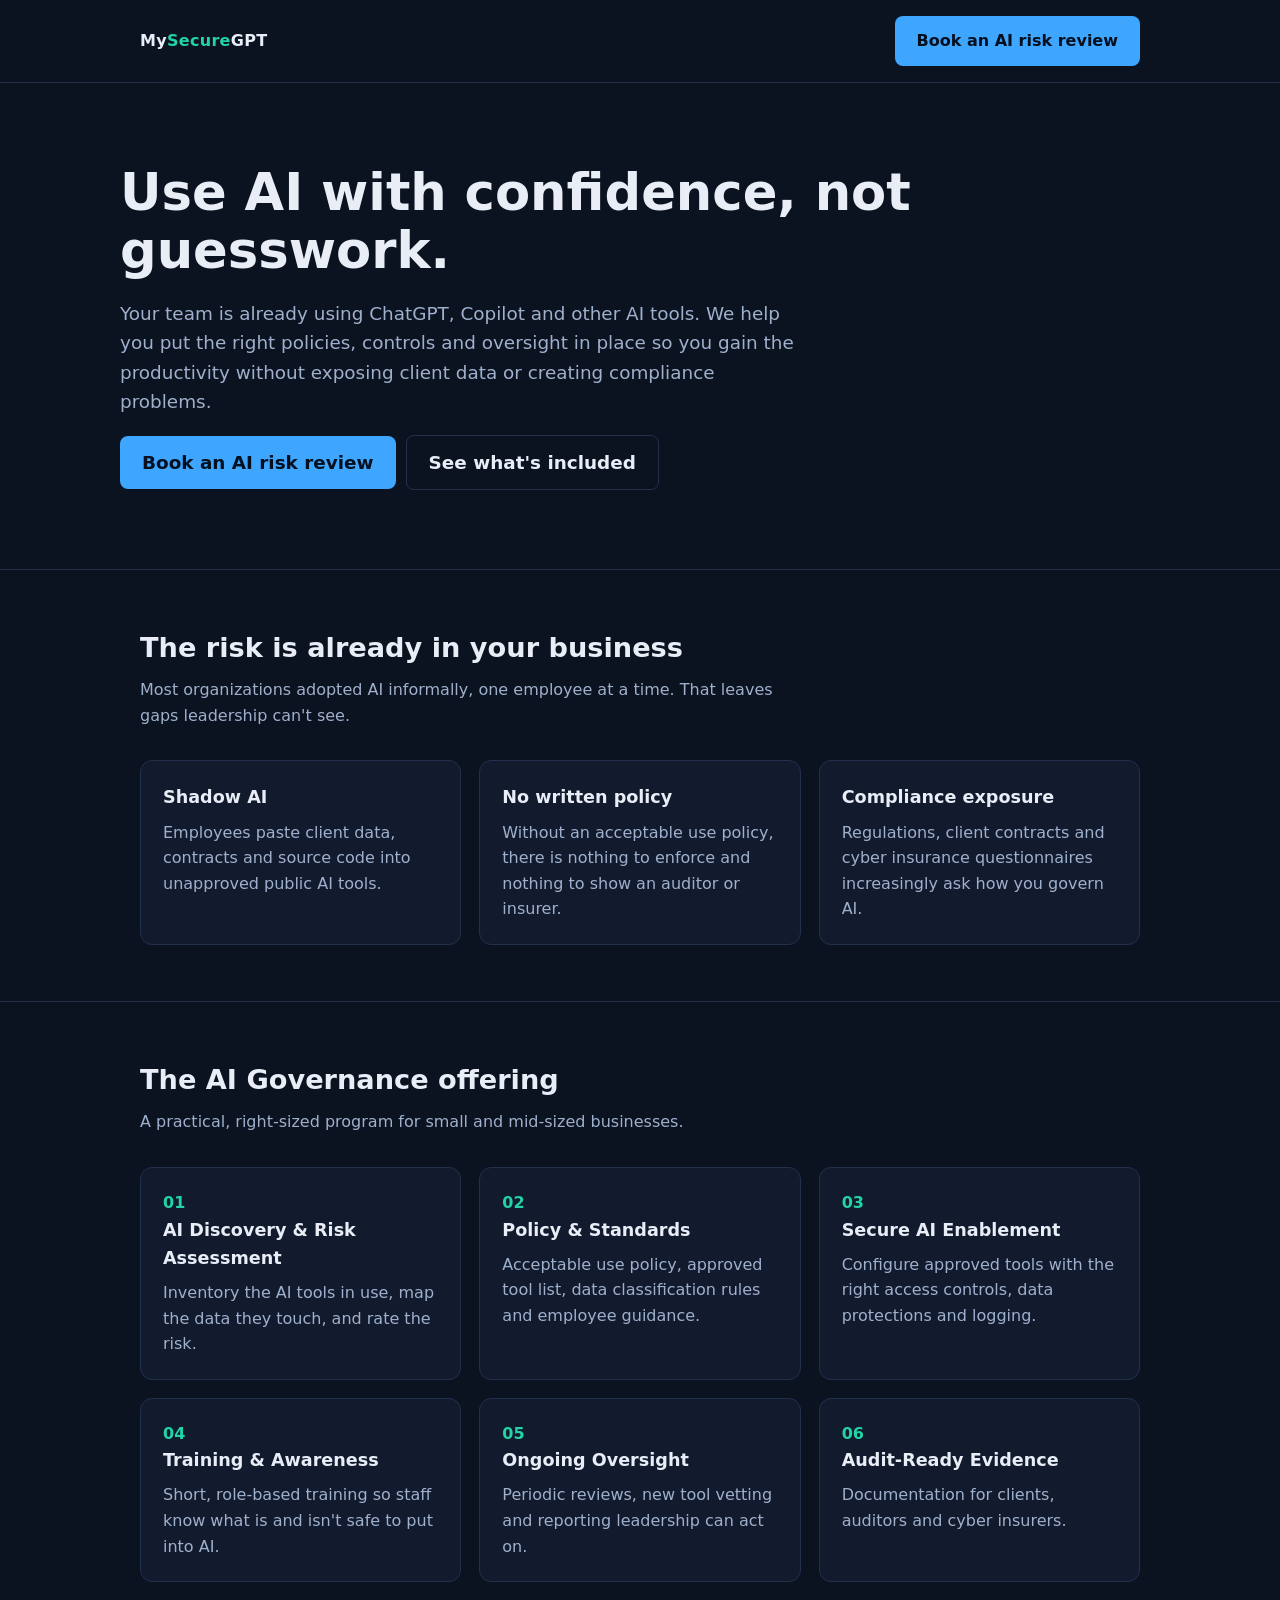
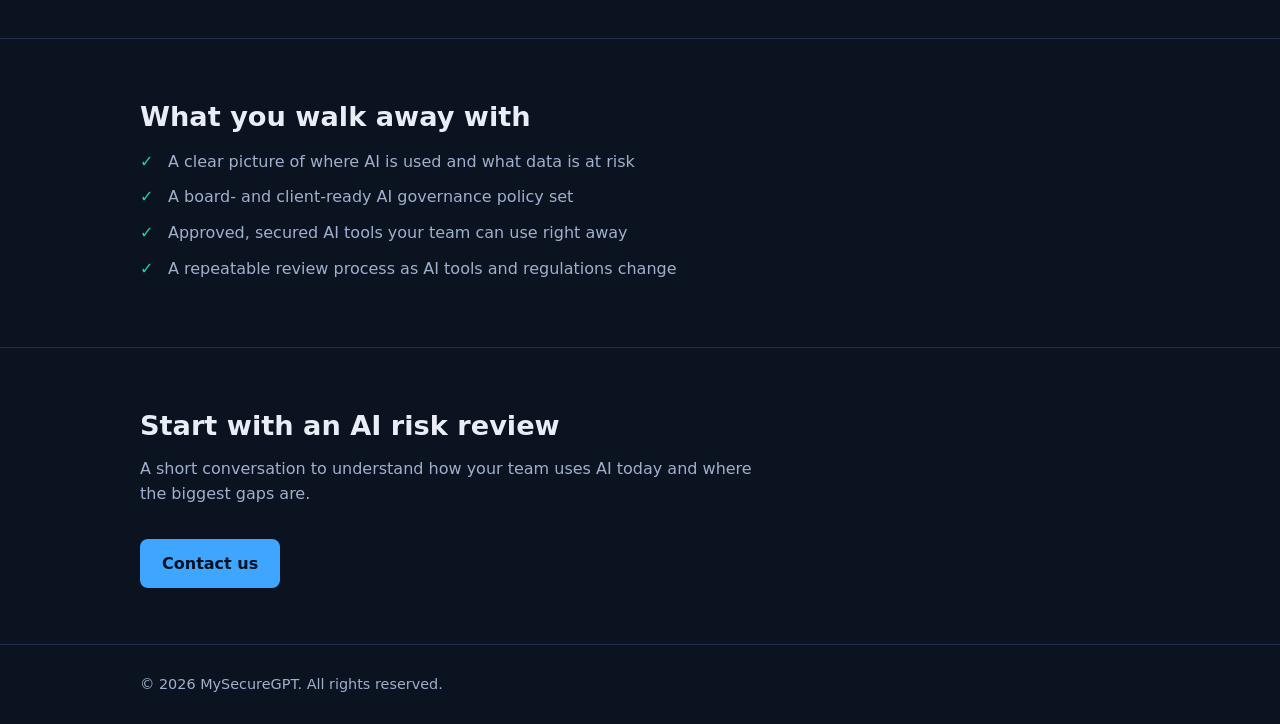
==== index.html @ 403cb92c "Add files via upload" ====
<!doctype html>
<html lang="en">
<head>
<meta charset="utf-8">
<meta name="viewport" content="width=device-width, initial-scale=1">
<title>AI Governance for Growing Businesses | MySecureGPT</title>
<meta name="description" content="Practical AI governance for small and mid-sized businesses: policies, risk assessment, secure AI tooling and ongoing oversight.">
<style>
  :root{--bg:#0b1220;--panel:#121b2e;--text:#e8edf6;--muted:#9fb0cc;--accent:#3ea6ff;--accent2:#22d3a6;--line:#22304d}
  *{box-sizing:border-box}
  body{margin:0;font:16px/1.6 system-ui,-apple-system,Segoe UI,Roboto,sans-serif;background:var(--bg);color:var(--text)}
  a{color:var(--accent)}
  .wrap{max-width:1040px;margin:0 auto;padding:0 20px}
  header{border-bottom:1px solid var(--line)}
  nav{display:flex;justify-content:space-between;align-items:center;padding:16px 0}
  .logo{font-weight:700;letter-spacing:.3px}
  .logo span{color:var(--accent2)}
  nav a.cta{margin-left:0}
  .btn{display:inline-block;background:var(--accent);color:#04101f;font-weight:600;padding:12px 22px;border-radius:8px;text-decoration:none}
  .btn.alt{background:transparent;color:var(--text);border:1px solid var(--line);margin-left:10px}
  .hero{padding:80px 0 60px}
  .hero h1{font-size:clamp(2rem,5vw,3.2rem);line-height:1.15;margin:0 0 18px}
  .hero p{color:var(--muted);font-size:1.15rem;max-width:680px}
  section{padding:56px 0;border-top:1px solid var(--line)}
  h2{font-size:1.7rem;margin:0 0 8px}
  .sub{color:var(--muted);margin:0 0 32px;max-width:640px}
  .grid{display:grid;gap:18px;grid-template-columns:repeat(auto-fit,minmax(260px,1fr))}
  .card{background:var(--panel);border:1px solid var(--line);border-radius:12px;padding:22px}
  .card h3{margin:0 0 8px;font-size:1.1rem}
  .card p{margin:0;color:var(--muted)}
  .num{color:var(--accent2);font-weight:700}
  ul.check{list-style:none;padding:0;margin:0}
  ul.check li{padding-left:28px;position:relative;margin:10px 0;color:var(--muted)}
  ul.check li::before{content:"\2713";position:absolute;left:0;color:var(--accent2);font-weight:700}
  footer{border-top:1px solid var(--line);padding:28px 0;color:var(--muted);font-size:.9rem}
</style>
</head>
<body>
<header>
  <div class="wrap">
    <nav>
      <div class="logo">My<span>Secure</span>GPT</div>
      <a class="btn" href="#contact">Book an AI risk review</a>
    </nav>
  </div>
</header>

<main>
  <div class="wrap hero">
    <h1>Use AI with confidence, not guesswork.</h1>
    <p>Your team is already using ChatGPT, Copilot and other AI tools. We help you put the right policies, controls and oversight in place so you gain the productivity without exposing client data or creating compliance problems.</p>
    <p><a class="btn" href="#contact">Book an AI risk review</a><a class="btn alt" href="#offering">See what's included</a></p>
  </div>

  <section id="why">
    <div class="wrap">
      <h2>The risk is already in your business</h2>
      <p class="sub">Most organizations adopted AI informally, one employee at a time. That leaves gaps leadership can't see.</p>
      <div class="grid">
        <div class="card"><h3>Shadow AI</h3><p>Employees paste client data, contracts and source code into unapproved public AI tools.</p></div>
        <div class="card"><h3>No written policy</h3><p>Without an acceptable use policy, there is nothing to enforce and nothing to show an auditor or insurer.</p></div>
        <div class="card"><h3>Compliance exposure</h3><p>Regulations, client contracts and cyber insurance questionnaires increasingly ask how you govern AI.</p></div>
      </div>
    </div>
  </section>

  <section id="offering">
    <div class="wrap">
      <h2>The AI Governance offering</h2>
      <p class="sub">A practical, right-sized program for small and mid-sized businesses.</p>
      <div class="grid">
        <div class="card"><div class="num">01</div><h3>AI Discovery &amp; Risk Assessment</h3><p>Inventory the AI tools in use, map the data they touch, and rate the risk.</p></div>
        <div class="card"><div class="num">02</div><h3>Policy &amp; Standards</h3><p>Acceptable use policy, approved tool list, data classification rules and employee guidance.</p></div>
        <div class="card"><div class="num">03</div><h3>Secure AI Enablement</h3><p>Configure approved tools with the right access controls, data protections and logging.</p></div>
        <div class="card"><div class="num">04</div><h3>Training &amp; Awareness</h3><p>Short, role-based training so staff know what is and isn't safe to put into AI.</p></div>
        <div class="card"><div class="num">05</div><h3>Ongoing Oversight</h3><p>Periodic reviews, new tool vetting and reporting leadership can act on.</p></div>
        <div class="card"><div class="num">06</div><h3>Audit-Ready Evidence</h3><p>Documentation for clients, auditors and cyber insurers.</p></div>
      </div>
    </div>
  </section>

  <section id="outcomes">
    <div class="wrap">
      <h2>What you walk away with</h2>
      <ul class="check">
        <li>A clear picture of where AI is used and what data is at risk</li>
        <li>A board- and client-ready AI governance policy set</li>
        <li>Approved, secured AI tools your team can use right away</li>
        <li>A repeatable review process as AI tools and regulations change</li>
      </ul>
    </div>
  </section>

  <section id="contact">
    <div class="wrap">
      <h2>Start with an AI risk review</h2>
      <p class="sub">A short conversation to understand how your team uses AI today and where the biggest gaps are.</p>
      <!-- TODO: replace with your real email address or a booking link -->
      <a class="btn" href="mailto:CONTACT_EMAIL_HERE?subject=AI%20risk%20review">Contact us</a>
    </div>
  </section>
</main>

<footer>
  <div class="wrap">&copy; <span id="y"></span> MySecureGPT. All rights reserved.</div>
</footer>
<script>document.getElementById('y').textContent=new Date().getFullYear()</script>
</body>
</html>
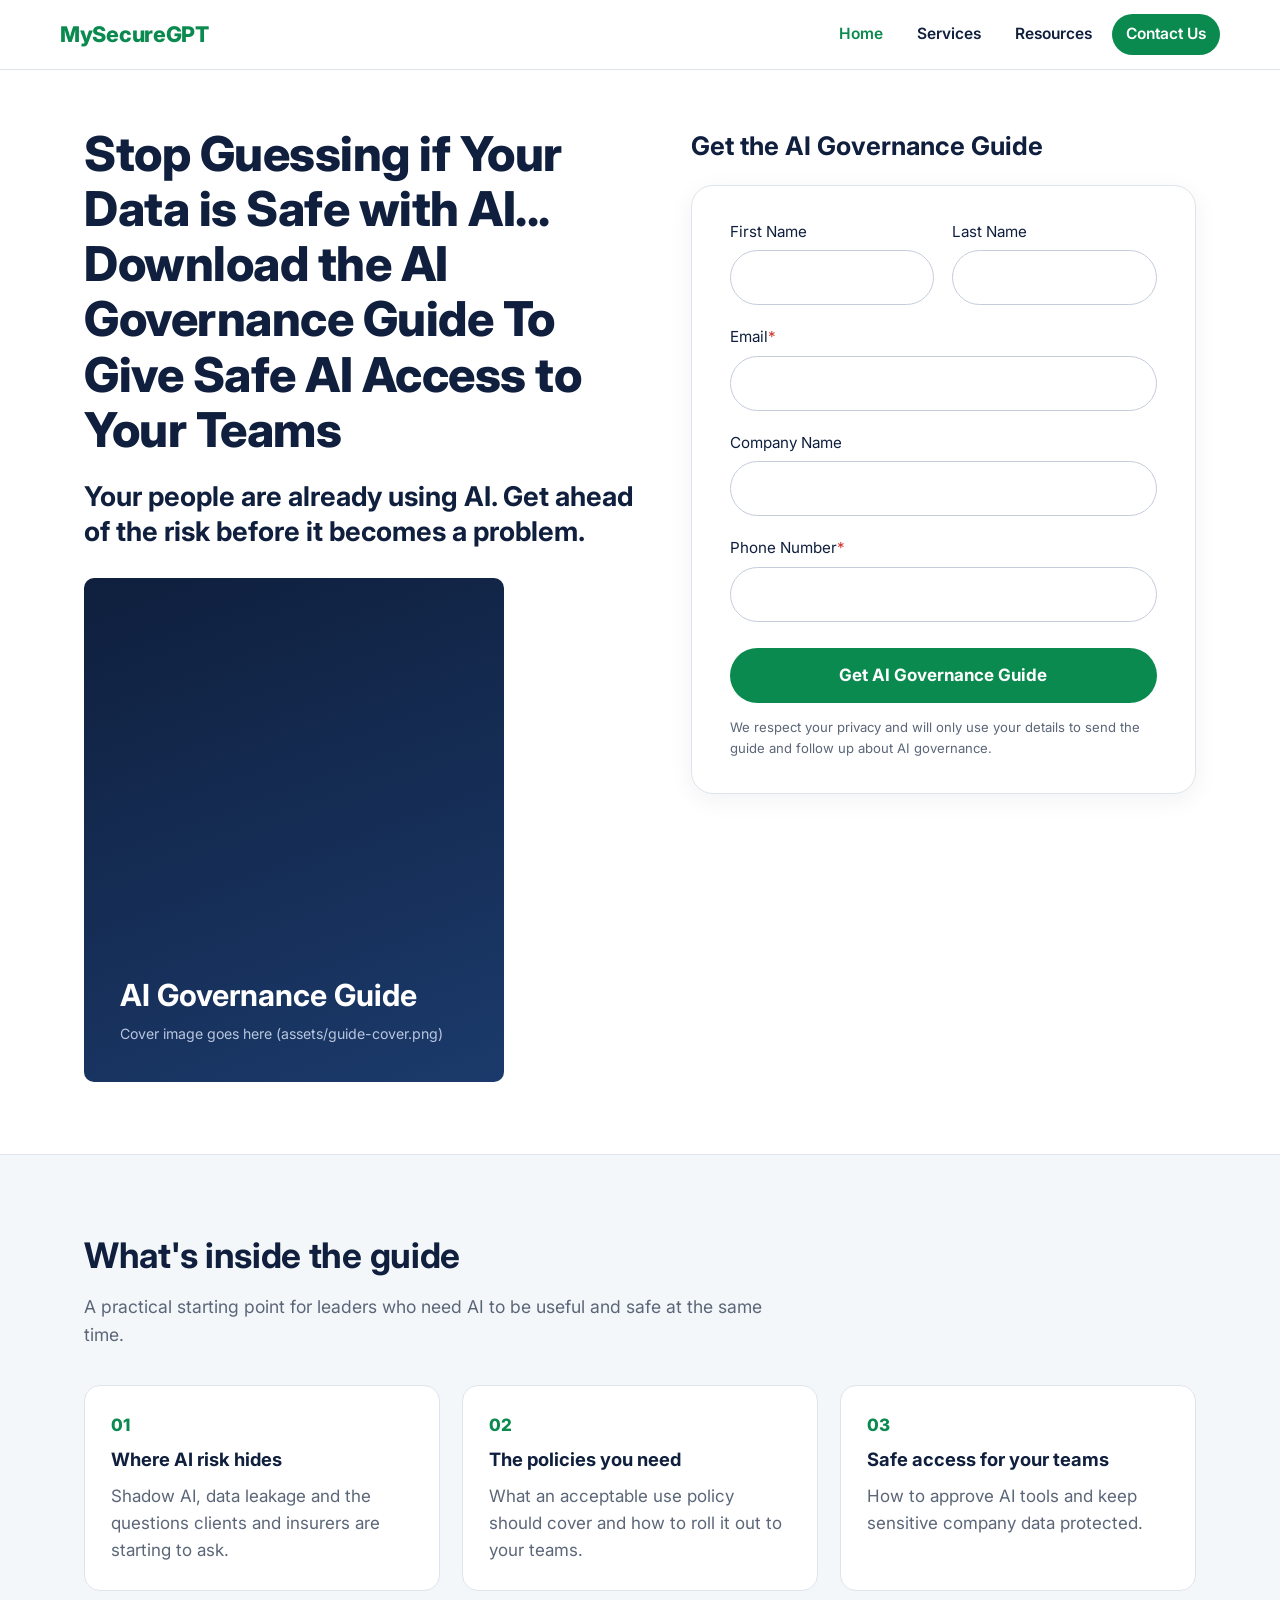
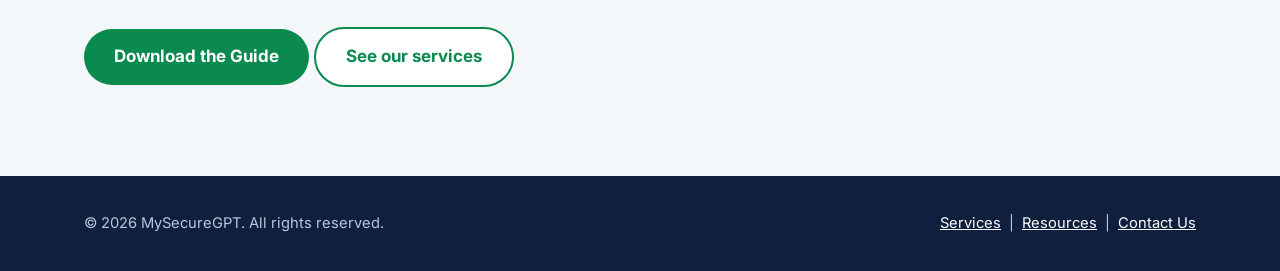
==== commit 7f50f65d: "Add files via upload" ====
--- a/index.html
+++ b/index.html
@@ -3,107 +3,76 @@
 <head>
 <meta charset="utf-8">
 <meta name="viewport" content="width=device-width, initial-scale=1">
-<title>AI Governance for Growing Businesses | MySecureGPT</title>
-<meta name="description" content="Practical AI governance for small and mid-sized businesses: policies, risk assessment, secure AI tooling and ongoing oversight.">
-<style>
-  :root{--bg:#0b1220;--panel:#121b2e;--text:#e8edf6;--muted:#9fb0cc;--accent:#3ea6ff;--accent2:#22d3a6;--line:#22304d}
-  *{box-sizing:border-box}
-  body{margin:0;font:16px/1.6 system-ui,-apple-system,Segoe UI,Roboto,sans-serif;background:var(--bg);color:var(--text)}
-  a{color:var(--accent)}
-  .wrap{max-width:1040px;margin:0 auto;padding:0 20px}
-  header{border-bottom:1px solid var(--line)}
-  nav{display:flex;justify-content:space-between;align-items:center;padding:16px 0}
-  .logo{font-weight:700;letter-spacing:.3px}
-  .logo span{color:var(--accent2)}
-  nav a.cta{margin-left:0}
-  .btn{display:inline-block;background:var(--accent);color:#04101f;font-weight:600;padding:12px 22px;border-radius:8px;text-decoration:none}
-  .btn.alt{background:transparent;color:var(--text);border:1px solid var(--line);margin-left:10px}
-  .hero{padding:80px 0 60px}
-  .hero h1{font-size:clamp(2rem,5vw,3.2rem);line-height:1.15;margin:0 0 18px}
-  .hero p{color:var(--muted);font-size:1.15rem;max-width:680px}
-  section{padding:56px 0;border-top:1px solid var(--line)}
-  h2{font-size:1.7rem;margin:0 0 8px}
-  .sub{color:var(--muted);margin:0 0 32px;max-width:640px}
-  .grid{display:grid;gap:18px;grid-template-columns:repeat(auto-fit,minmax(260px,1fr))}
-  .card{background:var(--panel);border:1px solid var(--line);border-radius:12px;padding:22px}
-  .card h3{margin:0 0 8px;font-size:1.1rem}
-  .card p{margin:0;color:var(--muted)}
-  .num{color:var(--accent2);font-weight:700}
-  ul.check{list-style:none;padding:0;margin:0}
-  ul.check li{padding-left:28px;position:relative;margin:10px 0;color:var(--muted)}
-  ul.check li::before{content:"\2713";position:absolute;left:0;color:var(--accent2);font-weight:700}
-  footer{border-top:1px solid var(--line);padding:28px 0;color:var(--muted);font-size:.9rem}
-</style>
+<title>AI Governance Guide | MySecureGPT</title>
+<meta name="description" content="Download the AI Governance Guide and give your teams safe access to AI without putting company data at risk.">
+<link rel="preconnect" href="https://fonts.googleapis.com">
+<link href="https://fonts.googleapis.com/css2?family=Inter:wght@400;600;700;800&display=swap" rel="stylesheet">
+<link rel="stylesheet" href="styles.css">
+<script src="script.js" defer></script>
 </head>
 <body>
 <header>
-  <div class="wrap">
+  <div class="wrap bar">
+    <a class="brand" href="index.html"><img src="assets/logo.png" alt="MySecureGPT" data-fallback=".brand-text"><span class="brand-text" style="display:none">My<span>Secure</span>GPT</span></a>
+    <button class="menu-btn" aria-label="Menu">Menu</button>
     <nav>
-      <div class="logo">My<span>Secure</span>GPT</div>
-      <a class="btn" href="#contact">Book an AI risk review</a>
+      <ul>
+        <li><a class="active" href="index.html">Home</a></li>
+        <li><a href="services.html">Services</a></li>
+        <li><a href="resources.html">Resources</a></li>
+        <li><a class="nav-cta" href="contact.html">Contact Us</a></li>
+      </ul>
     </nav>
   </div>
 </header>
 
 <main>
-  <div class="wrap hero">
-    <h1>Use AI with confidence, not guesswork.</h1>
-    <p>Your team is already using ChatGPT, Copilot and other AI tools. We help you put the right policies, controls and oversight in place so you gain the productivity without exposing client data or creating compliance problems.</p>
-    <p><a class="btn" href="#contact">Book an AI risk review</a><a class="btn alt" href="#offering">See what's included</a></p>
-  </div>
+  <section class="hero">
+    <div class="wrap hero-grid">
+      <div>
+        <h1>Stop Guessing if Your Data is Safe with AI... Download the AI Governance Guide To Give Safe AI Access to Your Teams</h1>
+        <h2>Your people are already using AI. Get ahead of the risk before it becomes a problem.</h2>
+        <img class="cover" src="assets/guide-cover.png" alt="AI Governance Guide cover" data-fallback=".cover-fallback">
+        <div class="cover-fallback"><b>AI Governance Guide</b><small>Cover image goes here (assets/guide-cover.png)</small></div>
+      </div>
 
-  <section id="why">
-    <div class="wrap">
-      <h2>The risk is already in your business</h2>
-      <p class="sub">Most organizations adopted AI informally, one employee at a time. That leaves gaps leadership can't see.</p>
-      <div class="grid">
-        <div class="card"><h3>Shadow AI</h3><p>Employees paste client data, contracts and source code into unapproved public AI tools.</p></div>
-        <div class="card"><h3>No written policy</h3><p>Without an acceptable use policy, there is nothing to enforce and nothing to show an auditor or insurer.</p></div>
-        <div class="card"><h3>Compliance exposure</h3><p>Regulations, client contracts and cyber insurance questionnaires increasingly ask how you govern AI.</p></div>
+      <div class="form-card" id="guide">
+        <h3>Get the AI Governance Guide</h3>
+        <form class="form-box" data-hs="guide">
+          <div class="row">
+            <div class="field"><label for="firstname">First Name</label><input id="firstname" name="firstname" autocomplete="given-name"></div>
+            <div class="field"><label for="lastname">Last Name</label><input id="lastname" name="lastname" autocomplete="family-name"></div>
+          </div>
+          <div class="field"><label for="email">Email<i>*</i></label><input id="email" name="email" type="email" required autocomplete="email"></div>
+          <div class="field"><label for="company">Company Name</label><input id="company" name="company" autocomplete="organization"></div>
+          <div class="field"><label for="phone">Phone Number<i>*</i></label><input id="phone" name="phone" type="tel" required autocomplete="tel"></div>
+          <button class="btn" type="submit">Get AI Governance Guide</button>
+          <p class="fine">We respect your privacy and will only use your details to send the guide and follow up about AI governance.</p>
+          <div class="msg" role="status"></div>
+        </form>
       </div>
     </div>
   </section>
 
-  <section id="offering">
+  <section class="block soft">
     <div class="wrap">
-      <h2>The AI Governance offering</h2>
-      <p class="sub">A practical, right-sized program for small and mid-sized businesses.</p>
+      <h2 class="title">What's inside the guide</h2>
+      <p class="lead">A practical starting point for leaders who need AI to be useful and safe at the same time.</p>
       <div class="grid">
-        <div class="card"><div class="num">01</div><h3>AI Discovery &amp; Risk Assessment</h3><p>Inventory the AI tools in use, map the data they touch, and rate the risk.</p></div>
-        <div class="card"><div class="num">02</div><h3>Policy &amp; Standards</h3><p>Acceptable use policy, approved tool list, data classification rules and employee guidance.</p></div>
-        <div class="card"><div class="num">03</div><h3>Secure AI Enablement</h3><p>Configure approved tools with the right access controls, data protections and logging.</p></div>
-        <div class="card"><div class="num">04</div><h3>Training &amp; Awareness</h3><p>Short, role-based training so staff know what is and isn't safe to put into AI.</p></div>
-        <div class="card"><div class="num">05</div><h3>Ongoing Oversight</h3><p>Periodic reviews, new tool vetting and reporting leadership can act on.</p></div>
-        <div class="card"><div class="num">06</div><h3>Audit-Ready Evidence</h3><p>Documentation for clients, auditors and cyber insurers.</p></div>
+        <div class="card"><div class="num">01</div><h3>Where AI risk hides</h3><p>Shadow AI, data leakage and the questions clients and insurers are starting to ask.</p></div>
+        <div class="card"><div class="num">02</div><h3>The policies you need</h3><p>What an acceptable use policy should cover and how to roll it out to your teams.</p></div>
+        <div class="card"><div class="num">03</div><h3>Safe access for your teams</h3><p>How to approve AI tools and keep sensitive company data protected.</p></div>
       </div>
-    </div>
-  </section>
-
-  <section id="outcomes">
-    <div class="wrap">
-      <h2>What you walk away with</h2>
-      <ul class="check">
-        <li>A clear picture of where AI is used and what data is at risk</li>
-        <li>A board- and client-ready AI governance policy set</li>
-        <li>Approved, secured AI tools your team can use right away</li>
-        <li>A repeatable review process as AI tools and regulations change</li>
-      </ul>
-    </div>
-  </section>
-
-  <section id="contact">
-    <div class="wrap">
-      <h2>Start with an AI risk review</h2>
-      <p class="sub">A short conversation to understand how your team uses AI today and where the biggest gaps are.</p>
-      <!-- TODO: replace with your real email address or a booking link -->
-      <a class="btn" href="mailto:CONTACT_EMAIL_HERE?subject=AI%20risk%20review">Contact us</a>
+      <p style="margin-top:36px"><a class="btn" href="#guide">Download the Guide</a> <a class="btn outline" href="services.html">See our services</a></p>
     </div>
   </section>
 </main>
 
 <footer>
-  <div class="wrap">&copy; <span id="y"></span> MySecureGPT. All rights reserved.</div>
+  <div class="wrap foot">
+    <div>&copy; <span id="y"></span> MySecureGPT. All rights reserved.</div>
+    <div><a href="services.html">Services</a> &nbsp;|&nbsp; <a href="resources.html">Resources</a> &nbsp;|&nbsp; <a href="contact.html">Contact Us</a></div>
+  </div>
 </footer>
-<script>document.getElementById('y').textContent=new Date().getFullYear()</script>
 </body>
 </html>
--- a/styles.css
+++ b/styles.css
@@ -0,0 +1,86 @@
+:root{--navy:#0f1f3d;--green:#0b8a4f;--green-dark:#086b3d;--muted:#5b6678;--line:#dfe4ec;--soft:#f4f7fa;--white:#fff}
+*{box-sizing:border-box}
+html{scroll-behavior:smooth}
+body{margin:0;font:17px/1.6 Inter,system-ui,-apple-system,"Segoe UI",Roboto,sans-serif;color:var(--navy);background:var(--white)}
+a{color:var(--green)}
+img{max-width:100%;height:auto}
+.wrap{max-width:1160px;margin:0 auto;padding:0 24px}
+
+/* header / nav */
+header{border-bottom:1px solid var(--line);background:#fff;position:sticky;top:0;z-index:10}
+.bar{display:flex;align-items:center;justify-content:space-between;gap:20px;padding:14px 0}
+.brand{display:flex;align-items:center;text-decoration:none;color:var(--navy);font-weight:800;font-size:1.35rem;letter-spacing:-.3px}
+.brand img{height:48px;width:auto;display:block}
+.brand span{color:var(--green)}
+nav ul{display:flex;gap:6px;list-style:none;margin:0;padding:0;align-items:center}
+nav a{display:block;padding:8px 14px;border-radius:999px;text-decoration:none;color:var(--navy);font-weight:600;font-size:.97rem}
+nav a:hover{background:var(--soft)}
+nav a.active{color:var(--green)}
+nav a.nav-cta{background:var(--green);color:#fff}
+nav a.nav-cta:hover{background:var(--green-dark)}
+.menu-btn{display:none;background:none;border:1px solid var(--line);border-radius:8px;padding:8px 12px;font-size:1rem;cursor:pointer}
+
+/* buttons */
+.btn{display:inline-block;background:var(--green);color:#fff;border:0;font:inherit;font-weight:700;padding:14px 30px;border-radius:999px;text-decoration:none;cursor:pointer}
+.btn:hover{background:var(--green-dark)}
+.btn.outline{background:#fff;color:var(--green);border:2px solid var(--green)}
+.btn.outline:hover{background:var(--soft)}
+
+/* hero (lead magnet) */
+.hero{padding:56px 0 72px}
+.hero-grid{display:grid;grid-template-columns:1.05fr .95fr;gap:48px;align-items:start}
+.hero h1{font-size:clamp(2rem,4.2vw,3rem);line-height:1.15;margin:0 0 22px;font-weight:800;letter-spacing:-.5px}
+.hero h2{font-size:clamp(1.25rem,2.4vw,1.7rem);line-height:1.3;margin:0 0 28px;font-weight:700}
+.cover{display:block;max-width:420px;border-radius:10px;box-shadow:0 14px 40px rgba(15,31,61,.18)}
+.cover-fallback{display:none;max-width:420px;aspect-ratio:5/6;border-radius:10px;background:linear-gradient(160deg,var(--navy),#1b3a6b);color:#fff;padding:36px;flex-direction:column;justify-content:flex-end}
+.cover-fallback b{font-size:1.9rem;line-height:1.15}
+.cover-fallback small{color:#b8c6de;margin-top:10px}
+
+/* form card */
+.form-card h3{font-size:1.6rem;margin:0 0 18px}
+.form-box{border:1px solid var(--line);border-radius:22px;padding:34px 38px;background:#fff;box-shadow:0 6px 24px rgba(15,31,61,.06)}
+.row{display:grid;grid-template-columns:1fr 1fr;gap:18px}
+.field{margin-bottom:20px}
+.field label{display:block;font-size:.95rem;margin-bottom:6px}
+.field label i{color:#d0342c;font-style:normal}
+.field input,.field textarea{width:100%;font:inherit;padding:13px 18px;border:1px solid #c5cddb;border-radius:999px;background:#fff;color:var(--navy)}
+.field textarea{border-radius:18px;min-height:130px;resize:vertical}
+.field input:focus,.field textarea:focus{outline:2px solid var(--green);border-color:var(--green)}
+.form-box .btn{width:100%;margin-top:6px}
+.fine{font-size:.82rem;color:var(--muted);margin:14px 0 0}
+.msg{display:none;margin-top:16px;padding:14px 18px;border-radius:12px;font-size:.98rem}
+.msg.ok{display:block;background:#e7f6ee;border:1px solid #b6e2c9}
+.msg.err{display:block;background:#fdeceb;border:1px solid #f3b9b5}
+
+/* sections */
+section.block{padding:72px 0;border-top:1px solid var(--line)}
+section.soft{background:var(--soft)}
+h2.title{font-size:clamp(1.6rem,3vw,2.2rem);margin:0 0 10px;letter-spacing:-.3px}
+.lead{color:var(--muted);max-width:680px;margin:0 0 36px;font-size:1.1rem}
+.grid{display:grid;gap:22px;grid-template-columns:repeat(auto-fit,minmax(280px,1fr))}
+.card{background:#fff;border:1px solid var(--line);border-radius:16px;padding:26px}
+.card h3{margin:0 0 8px;font-size:1.15rem}
+.card p{margin:0;color:var(--muted)}
+.card .num{color:var(--green);font-weight:800;margin-bottom:6px}
+.card .tag{display:inline-block;font-size:.78rem;font-weight:700;color:var(--green);background:#e7f6ee;padding:3px 10px;border-radius:999px;margin-bottom:10px}
+ul.check{list-style:none;padding:0;margin:0}
+ul.check li{position:relative;padding-left:30px;margin:12px 0}
+ul.check li::before{content:"\2713";position:absolute;left:0;color:var(--green);font-weight:800}
+.page-head{padding:56px 0 8px}
+.page-head h1{font-size:clamp(2rem,4vw,2.8rem);margin:0 0 10px;letter-spacing:-.5px}
+.page-head p{color:var(--muted);max-width:680px;font-size:1.1rem;margin:0}
+.contact-grid{display:grid;grid-template-columns:.8fr 1.2fr;gap:48px;align-items:start;padding:40px 0 72px}
+
+footer{background:var(--navy);color:#b8c6de;padding:36px 0;font-size:.92rem}
+footer a{color:#fff}
+.foot{display:flex;justify-content:space-between;flex-wrap:wrap;gap:14px}
+
+@media(max-width:860px){
+  .hero-grid,.contact-grid{grid-template-columns:1fr}
+  .menu-btn{display:block}
+  nav{display:none;position:absolute;left:0;right:0;top:100%;background:#fff;border-bottom:1px solid var(--line);padding:10px 24px 18px}
+  nav.open{display:block}
+  nav ul{flex-direction:column;align-items:stretch}
+  .form-box{padding:26px 22px}
+  .row{grid-template-columns:1fr;gap:0}
+}
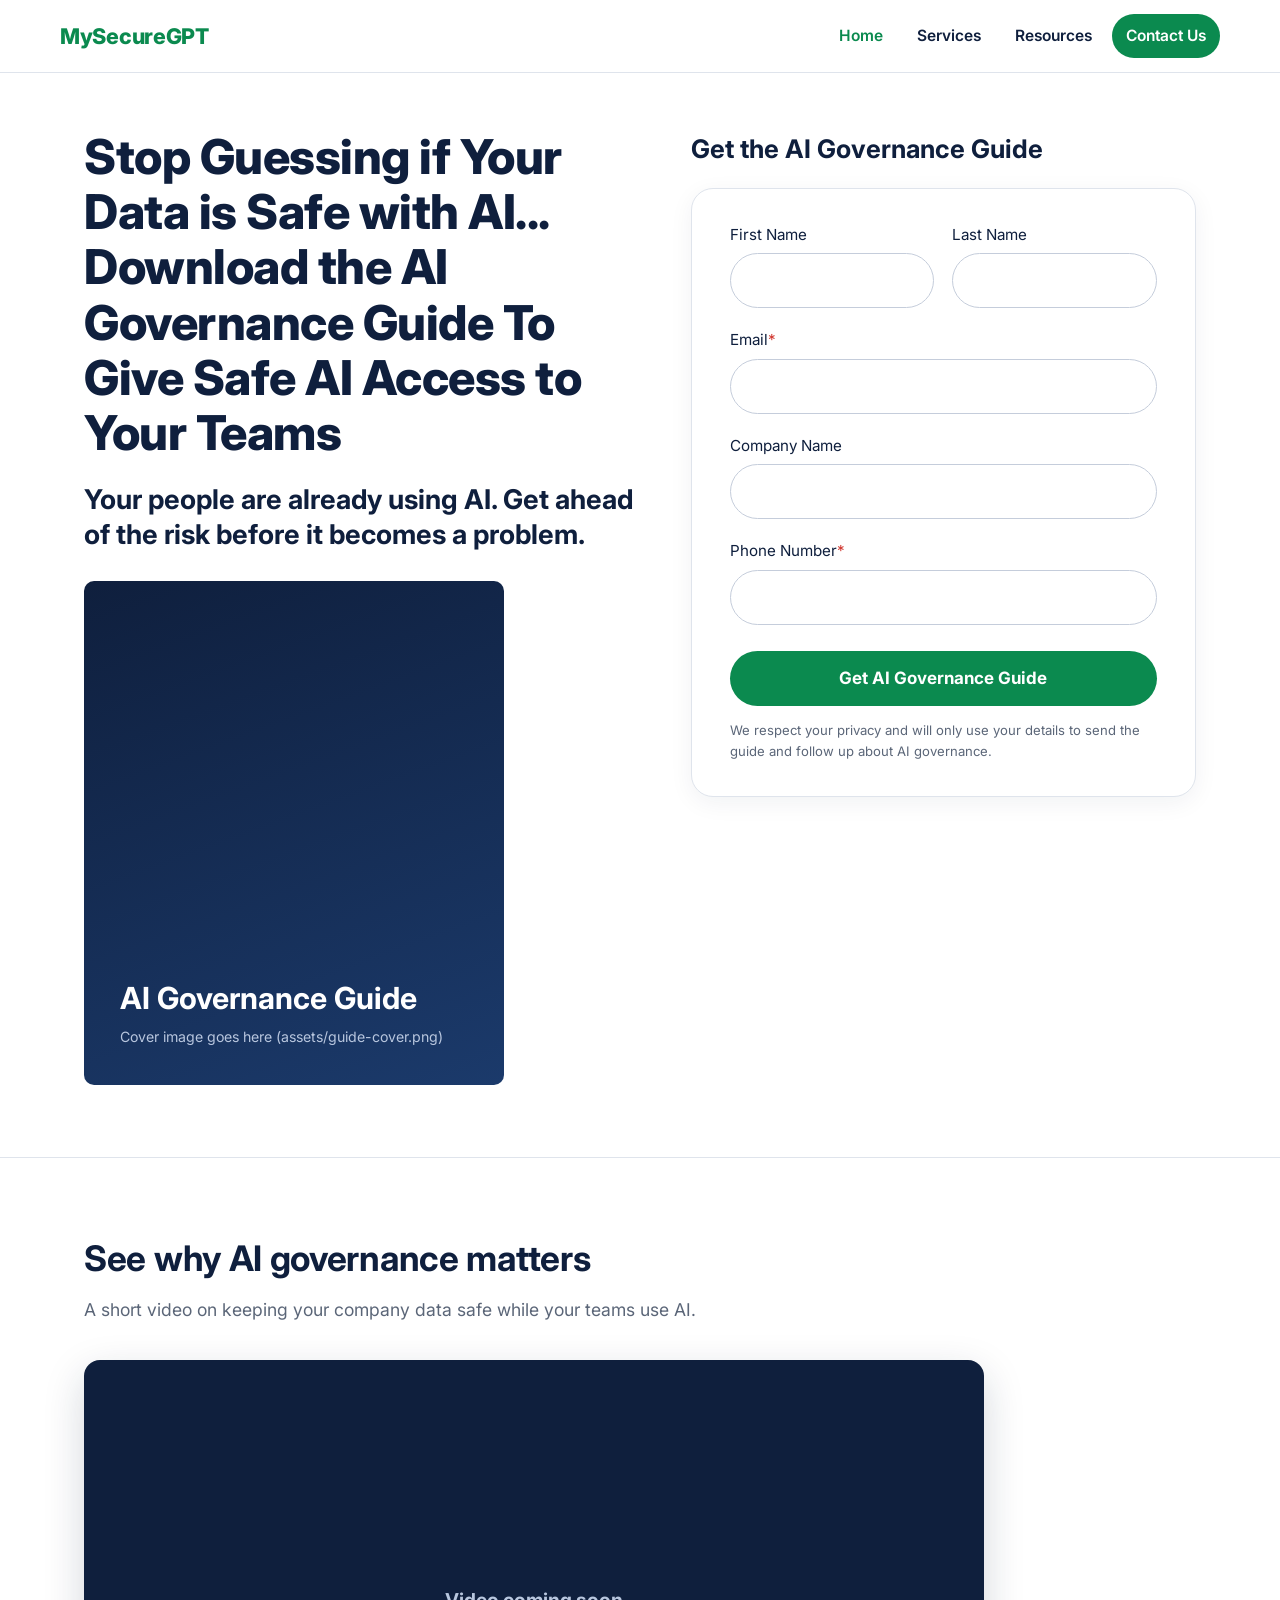
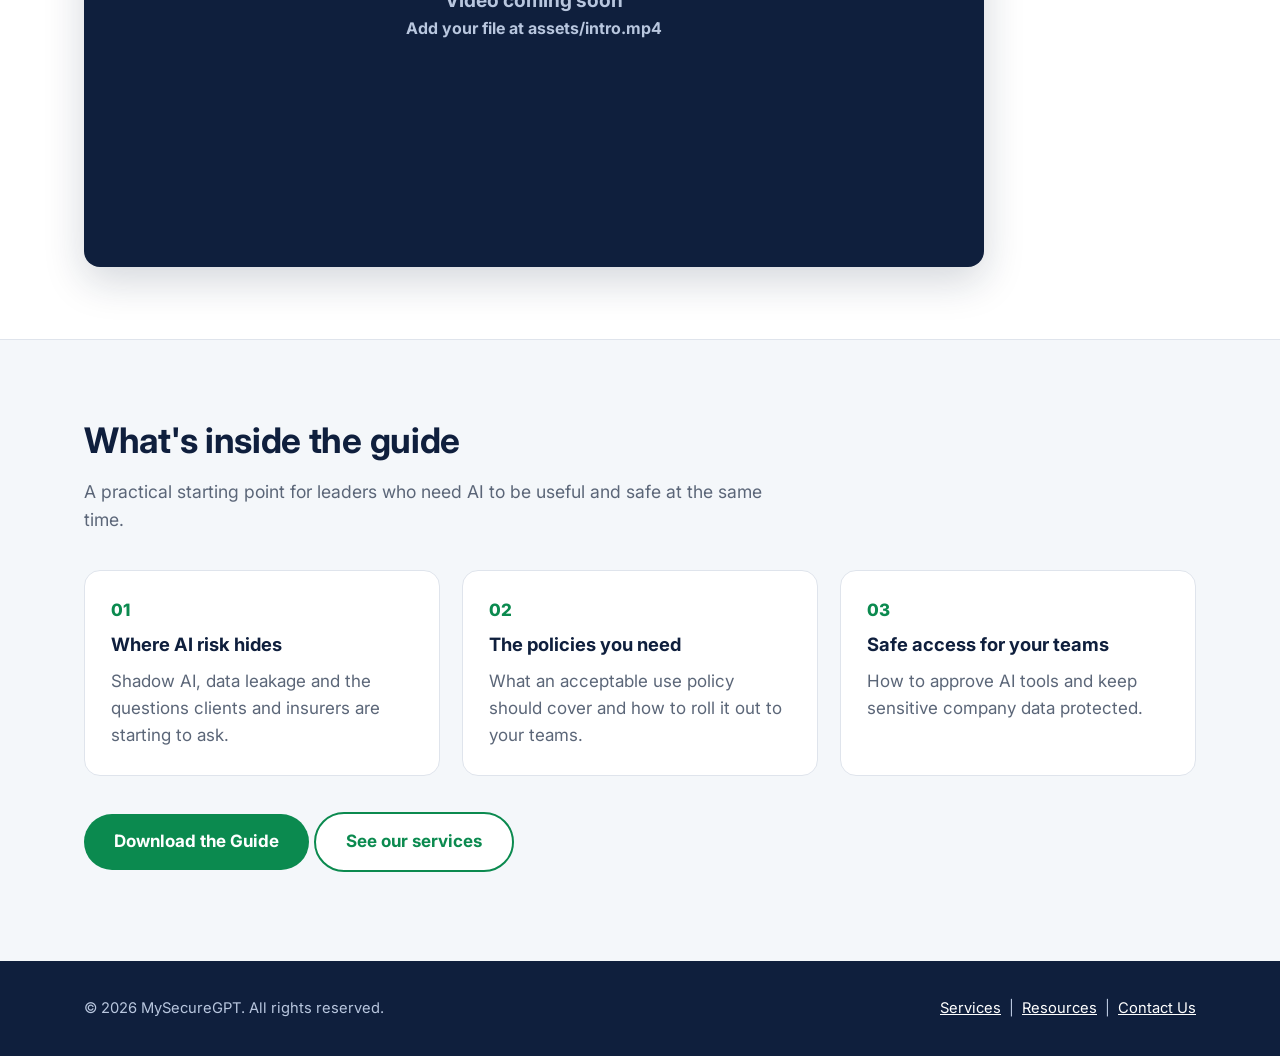
==== commit ea73da77: "Add files via upload" ====
--- a/index.html
+++ b/index.html
@@ -29,11 +29,15 @@
 <main>
   <section class="hero">
     <div class="wrap hero-grid">
-      <div>
-        <h1>Stop Guessing if Your Data is Safe with AI... Download the AI Governance Guide To Give Safe AI Access to Your Teams</h1>
-        <h2>Your people are already using AI. Get ahead of the risk before it becomes a problem.</h2>
-        <img class="cover" src="assets/guide-cover.png" alt="AI Governance Guide cover" data-fallback=".cover-fallback">
-        <div class="cover-fallback"><b>AI Governance Guide</b><small>Cover image goes here (assets/guide-cover.png)</small></div>
+      <div class="hero-left">
+        <div class="hero-copy">
+          <h1>Stop Guessing if Your Data is Safe with AI... Download the AI Governance Guide To Give Safe AI Access to Your Teams</h1>
+          <h2>Your people are already using AI. Get ahead of the risk before it becomes a problem.</h2>
+        </div>
+        <div class="hero-art">
+          <img class="cover" src="assets/guide-cover.png" alt="AI Governance Guide cover" data-fallback=".cover-fallback">
+          <div class="cover-fallback"><b>AI Governance Guide</b><small>Cover image goes here (assets/guide-cover.png)</small></div>
+        </div>
       </div>
 
       <div class="form-card" id="guide">
@@ -50,6 +54,19 @@
           <p class="fine">We respect your privacy and will only use your details to send the guide and follow up about AI governance.</p>
           <div class="msg" role="status"></div>
         </form>
+      </div>
+    </div>
+  </section>
+
+  <section class="block" id="video">
+    <div class="wrap">
+      <h2 class="title">See why AI governance matters</h2>
+      <p class="lead">A short video on keeping your company data safe while your teams use AI.</p>
+      <div class="video-frame">
+        <video controls playsinline preload="metadata" poster="assets/video-poster.jpg">
+          <source src="assets/intro.mp4" type="video/mp4">
+        </video>
+        <div class="video-fallback">Video coming soon<br><small>Add your file at assets/intro.mp4</small></div>
       </div>
     </div>
   </section>
--- a/styles.css
+++ b/styles.css
@@ -75,12 +75,38 @@
 footer a{color:#fff}
 .foot{display:flex;justify-content:space-between;flex-wrap:wrap;gap:14px}
 
+/* video */
+.video-frame{position:relative;max-width:900px;aspect-ratio:16/9;border-radius:16px;overflow:hidden;background:var(--navy);box-shadow:0 14px 40px rgba(15,31,61,.18)}
+.video-frame video{position:absolute;inset:0;width:100%;height:100%;object-fit:contain;background:#000;z-index:2}
+.video-frame.empty video{display:none}
+.video-fallback{display:none;position:absolute;inset:0;align-items:center;justify-content:center;text-align:center;color:#b8c6de;font-weight:700;font-size:1.2rem}
+.video-frame.empty .video-fallback{display:flex;flex-direction:column}
+
+.menu-btn{min-height:44px}
+nav a{min-height:44px;display:flex;align-items:center}
+
 @media(max-width:860px){
-  .hero-grid,.contact-grid{grid-template-columns:1fr}
+  body{font-size:16px}
+  .wrap{padding:0 18px}
+  .hero{padding:28px 0 44px}
+  .hero-grid,.contact-grid{grid-template-columns:1fr;gap:32px}
+  .hero-left{display:contents}
+  .hero-copy{order:1}
+  .form-card{order:2}
+  .hero-art{order:3}
+  .hero h1{font-size:1.85rem}
+  .cover,.cover-fallback{max-width:100%;margin:0 auto}
   .menu-btn{display:block}
-  nav{display:none;position:absolute;left:0;right:0;top:100%;background:#fff;border-bottom:1px solid var(--line);padding:10px 24px 18px}
+  .brand img{height:40px}
+  nav{display:none;position:absolute;left:0;right:0;top:100%;background:#fff;border-bottom:1px solid var(--line);padding:10px 18px 18px;box-shadow:0 10px 20px rgba(15,31,61,.08)}
   nav.open{display:block}
   nav ul{flex-direction:column;align-items:stretch}
-  .form-box{padding:26px 22px}
+  nav a{padding:12px 14px}
+  .form-box{padding:24px 18px;border-radius:18px}
   .row{grid-template-columns:1fr;gap:0}
+  .field input{font-size:16px;padding:14px 18px} /* 16px stops iOS zoom on focus */
+  section.block{padding:44px 0}
+  .btn{display:block;width:100%;text-align:center;margin-bottom:12px}
+  .foot{flex-direction:column}
+  .video-frame{border-radius:12px}
 }
